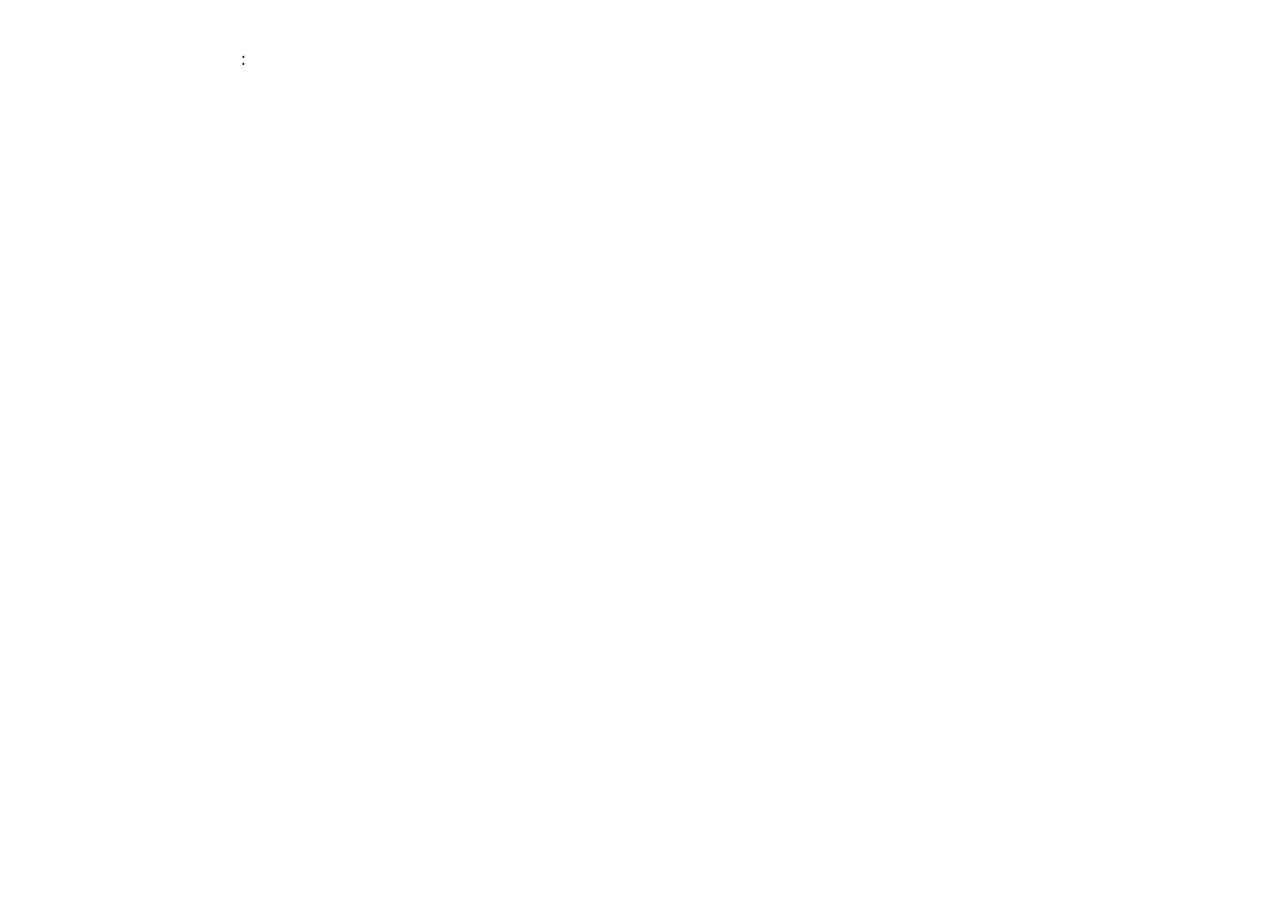
==== docs/index.html @ 6413f6cc "primer commit" ====
<html xmlns="http://www.w3.org/1999/xhtml">    
  <head>      
    <title>Redirect to entregas/E0_comprension_negocio/preguntas.html</title>      
    <meta http-equiv="refresh" content="0;URL='entregas/E0_comprension_negocio/preguntas.html'" />    
  </head>    
  <body> 
  </body>  
</html>
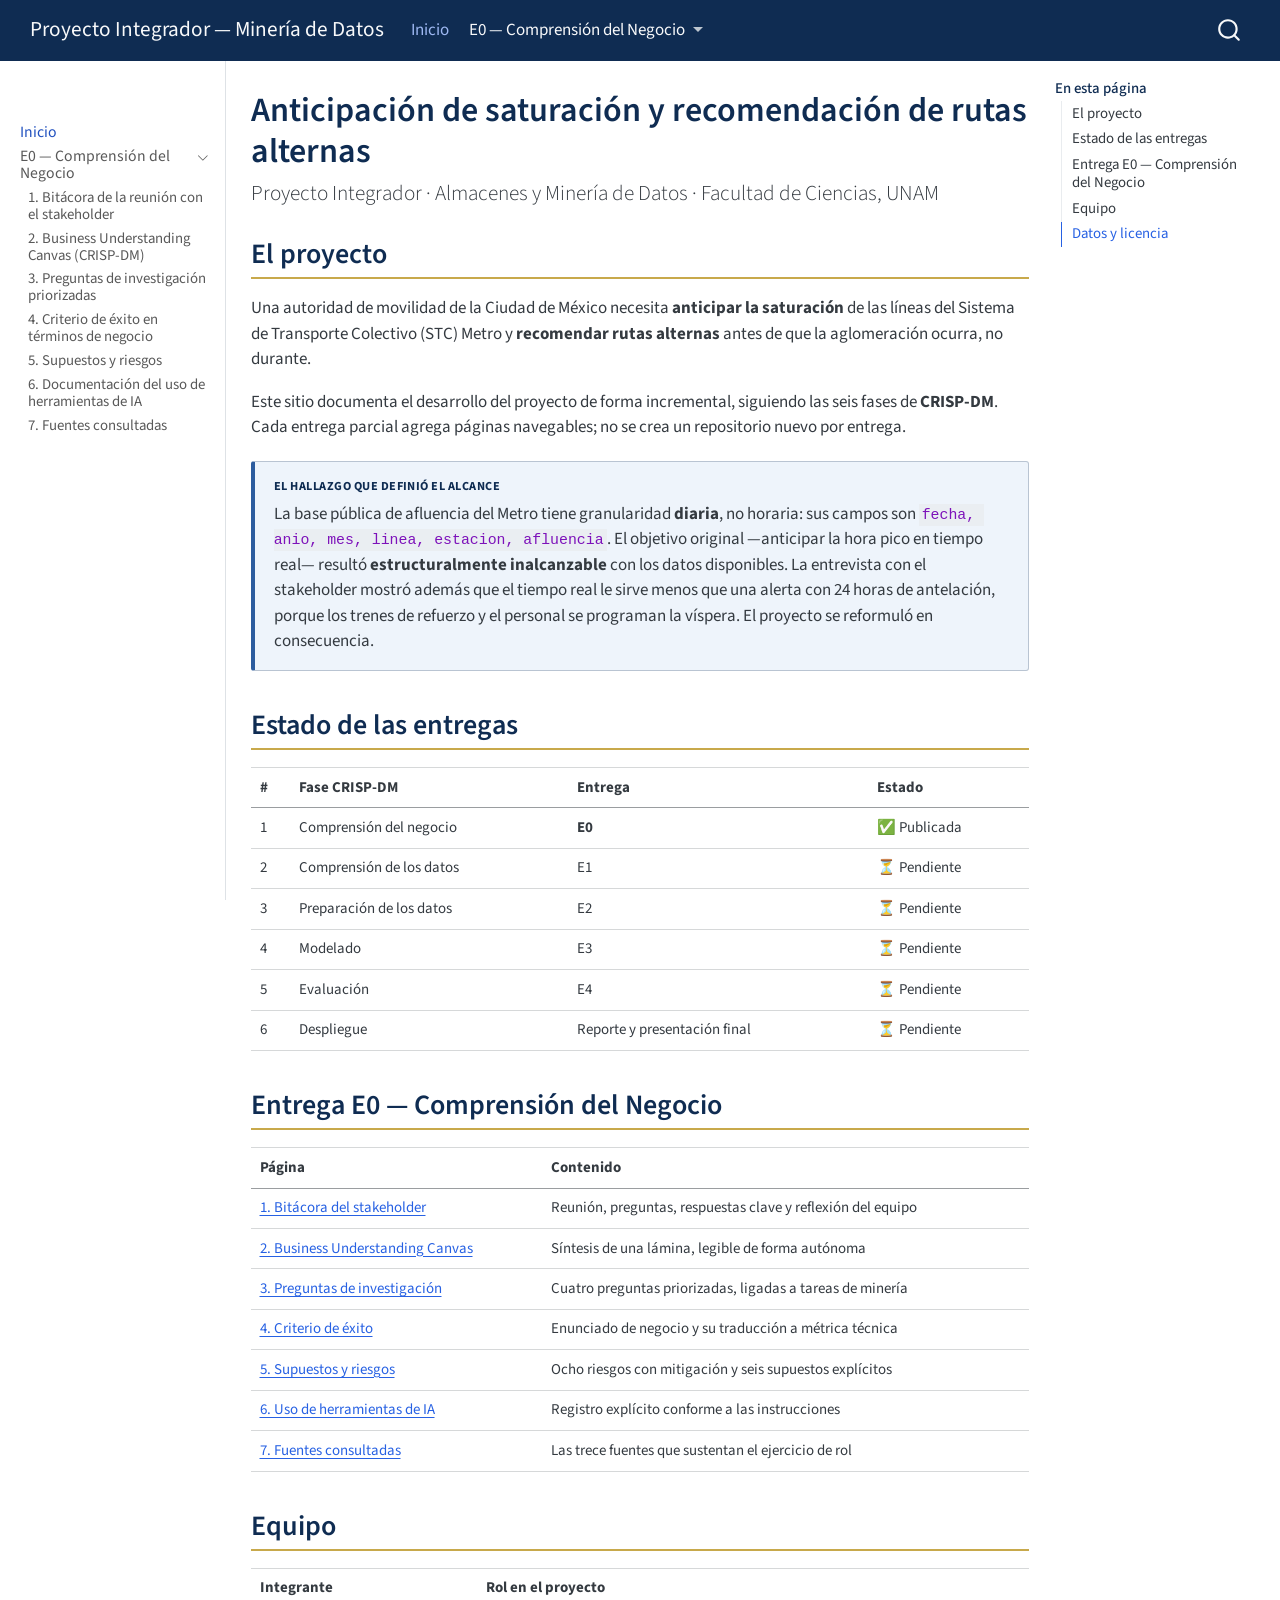
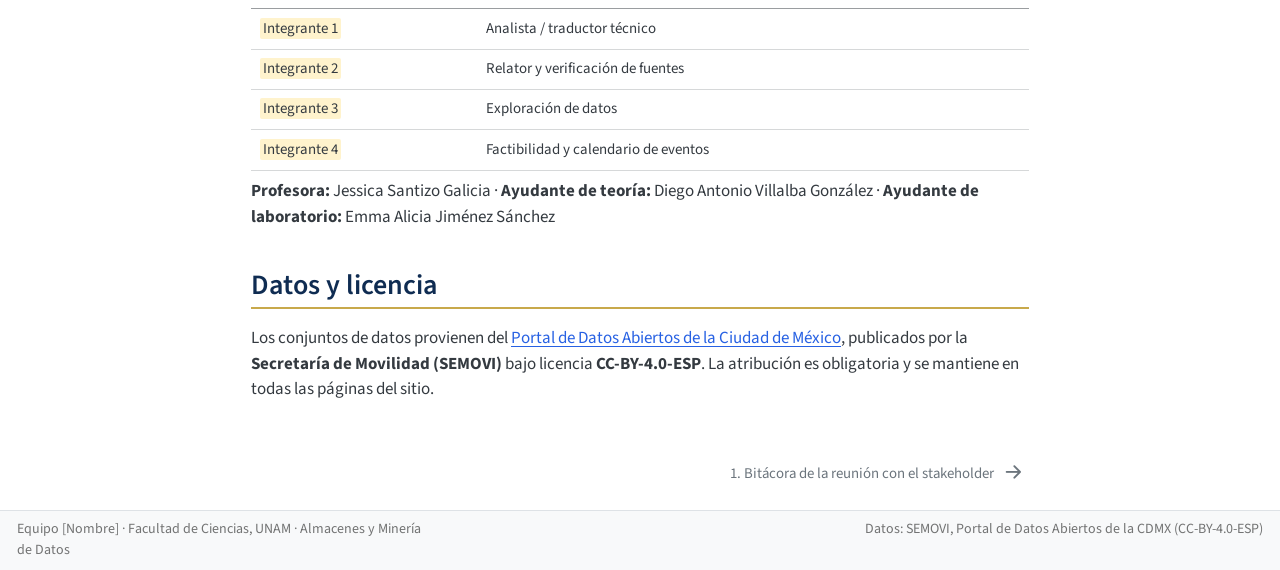
==== commit b8e5dd69: "Implementación inicial y casi completa de las páginas del proyecto" ====
--- a/docs/index.html
+++ b/docs/index.html
@@ -1,8 +1,842 @@
-<html xmlns="http://www.w3.org/1999/xhtml">    
-  <head>      
-    <title>Redirect to entregas/E0_comprension_negocio/preguntas.html</title>      
-    <meta http-equiv="refresh" content="0;URL='entregas/E0_comprension_negocio/preguntas.html'" />    
-  </head>    
-  <body> 
-  </body>  
-</html>     
+<!DOCTYPE html>
+<html xmlns="http://www.w3.org/1999/xhtml" lang="es" xml:lang="es"><head>
+
+<meta charset="utf-8">
+<meta name="generator" content="quarto-1.10.18">
+
+<meta name="viewport" content="width=device-width, initial-scale=1.0, user-scalable=yes">
+
+
+<title>Anticipación de saturación y recomendación de rutas alternas – Proyecto Integrador — Minería de Datos</title>
+<style>
+/* Default styles provided by pandoc.
+** See https://pandoc.org/MANUAL.html#variables-for-html for config info.
+*/
+span.smallcaps{font-variant: small-caps;}
+div.columns{display: flex; gap: 1.5em;}
+div.column{flex: auto;}
+@media screen {
+div.columns{gap: min(4vw, 1.5em);}
+div.column{overflow-x: auto;}
+}
+div.hanging-indent{margin-left: 1.5em; text-indent: -1.5em;}
+ul.task-list{list-style: none;}
+ul.task-list li input[type="checkbox"] {
+  width: 0.8em;
+  margin: 0 0.8em 0.2em -1em; /* quarto-specific, see https://github.com/quarto-dev/quarto-cli/issues/4556 */ 
+  vertical-align: middle;
+}
+</style>
+
+
+<script src="site_libs/quarto-nav/quarto-nav.js"></script>
+<script src="site_libs/quarto-nav/headroom.min.js"></script>
+<script src="site_libs/clipboard/clipboard.min.js"></script>
+<script src="site_libs/quarto-search/autocomplete.umd.js"></script>
+<script src="site_libs/quarto-search/fuse.min.js"></script>
+<script src="site_libs/quarto-search/quarto-search.js"></script>
+<meta name="quarto:offset" content="./">
+<link href="./entregas/E0_comprension_negocio/bitacora.html" rel="next">
+<script src="site_libs/quarto-html/quarto.js" type="module"></script>
+<script src="site_libs/quarto-html/tabsets/tabsets.js" type="module"></script>
+<script src="site_libs/quarto-html/popper.min.js"></script>
+<script src="site_libs/quarto-html/tippy.umd.min.js"></script>
+<script src="site_libs/quarto-html/anchor.min.js"></script>
+<link href="site_libs/quarto-html/tippy.css" rel="stylesheet">
+<link href="site_libs/quarto-html/quarto-syntax-highlighting-64a204ab8560d761af7679ceaba22944.css" rel="stylesheet" id="quarto-text-highlighting-styles">
+<script src="site_libs/bootstrap/bootstrap.min.js"></script>
+<link href="site_libs/bootstrap/bootstrap-icons.css" rel="stylesheet">
+<link href="site_libs/bootstrap/bootstrap-e3144656cb5138d699b5d8ef7c5b64b2.min.css" rel="stylesheet" append-hash="true" id="quarto-bootstrap" data-mode="light">
+<script id="quarto-search-options" type="application/json">{
+  "location": "navbar",
+  "copy-button": false,
+  "collapse-after": 3,
+  "panel-placement": "end",
+  "type": "overlay",
+  "limit": 50,
+  "keyboard-shortcut": [
+    "f",
+    "/",
+    "s"
+  ],
+  "show-item-context": false,
+  "language": {
+    "search-no-results-text": "No se han encontrado resultados",
+    "search-matching-documents-text": "documentos encontrados",
+    "search-copy-link-title": "Copiar el enlace en la búsqueda",
+    "search-hide-matches-text": "Ocultar resultados adicionales",
+    "search-more-match-text": "resultado adicional en este documento",
+    "search-more-matches-text": "resultados adicionales en este documento",
+    "search-clear-button-title": "Borrar",
+    "search-text-placeholder": "",
+    "search-detached-cancel-button-title": "Cancelar",
+    "search-submit-button-title": "Enviar",
+    "search-label": "Buscar"
+  }
+}</script>
+<style>html{ scroll-behavior: smooth; }</style>
+
+
+<link rel="stylesheet" href="styles.css">
+</head>
+
+<body class="nav-sidebar docked nav-fixed quarto-light">
+
+<div id="quarto-search-results"></div>
+  <header id="quarto-header" class="headroom fixed-top">
+    <nav class="navbar navbar-expand-lg " data-bs-theme="dark">
+      <div class="navbar-container container-fluid">
+      <div class="navbar-brand-container mx-auto">
+    <a class="navbar-brand" href="./index.html">
+    <span class="navbar-title">Proyecto Integrador — Minería de Datos</span>
+    </a>
+  </div>
+            <div id="quarto-search" class="" title="Buscar"></div>
+          <button class="navbar-toggler" type="button" data-bs-toggle="collapse" data-bs-target="#navbarCollapse" aria-controls="navbarCollapse" role="menu" aria-expanded="false" aria-label="Navegación de palanca" onclick="if (window.quartoToggleHeadroom) { window.quartoToggleHeadroom(); }">
+  <span class="navbar-toggler-icon"></span>
+</button>
+          <div class="collapse navbar-collapse" id="navbarCollapse">
+            <ul class="navbar-nav navbar-nav-scroll me-auto">
+  <li class="nav-item">
+    <a class="nav-link active" href="./index.html" aria-current="page"> 
+<span class="menu-text">Inicio</span></a>
+  </li>  
+  <li class="nav-item dropdown ">
+    <a class="nav-link dropdown-toggle" href="#" id="nav-menu-e0-—-comprensión-del-negocio" role="link" data-bs-toggle="dropdown" aria-expanded="false">
+ <span class="menu-text">E0 — Comprensión del Negocio</span>
+    </a>
+    <ul class="dropdown-menu" aria-labelledby="nav-menu-e0-—-comprensión-del-negocio">    
+        <li>
+    <a class="dropdown-item" href="./entregas/E0_comprension_negocio/bitacora.html">
+ <span class="dropdown-text">1. Bitácora del stakeholder</span></a>
+  </li>  
+        <li>
+    <a class="dropdown-item" href="./entregas/E0_comprension_negocio/canvas.html">
+ <span class="dropdown-text">2. Business Understanding Canvas</span></a>
+  </li>  
+        <li>
+    <a class="dropdown-item" href="./entregas/E0_comprension_negocio/preguntas.html">
+ <span class="dropdown-text">3. Preguntas de investigación</span></a>
+  </li>  
+        <li>
+    <a class="dropdown-item" href="./entregas/E0_comprension_negocio/criterio_exito.html">
+ <span class="dropdown-text">4. Criterio de éxito</span></a>
+  </li>  
+        <li>
+    <a class="dropdown-item" href="./entregas/E0_comprension_negocio/riesgos_supuestos.html">
+ <span class="dropdown-text">5. Supuestos y riesgos</span></a>
+  </li>  
+        <li><hr class="dropdown-divider"></li>
+        <li>
+    <a class="dropdown-item" href="./entregas/E0_comprension_negocio/uso_ia.html">
+ <span class="dropdown-text">6. Uso de herramientas de IA</span></a>
+  </li>  
+        <li>
+    <a class="dropdown-item" href="./entregas/E0_comprension_negocio/fuentes.html">
+ <span class="dropdown-text">7. Fuentes consultadas</span></a>
+  </li>  
+    </ul>
+  </li>
+</ul>
+          </div> <!-- /navcollapse -->
+            <div class="quarto-navbar-tools">
+</div>
+      </div> <!-- /container-fluid -->
+    </nav>
+  <nav class="quarto-secondary-nav">
+    <div class="container-fluid d-flex">
+      <button type="button" class="quarto-btn-toggle btn" data-bs-toggle="collapse" role="button" data-bs-target=".quarto-sidebar-collapse-item" aria-controls="quarto-sidebar" aria-expanded="false" aria-label="Alternar barra lateral" onclick="if (window.quartoToggleHeadroom) { window.quartoToggleHeadroom(); }">
+        <i class="bi bi-layout-text-sidebar-reverse"></i>
+      </button>
+        <nav class="quarto-page-breadcrumbs" aria-label="breadcrumb"><ol class="breadcrumb"><li class="breadcrumb-item"><a href="./index.html">Inicio</a></li></ol></nav>
+        <a class="flex-grow-1" role="navigation" data-bs-toggle="collapse" data-bs-target=".quarto-sidebar-collapse-item" aria-controls="quarto-sidebar" aria-expanded="false" aria-label="Alternar barra lateral" onclick="if (window.quartoToggleHeadroom) { window.quartoToggleHeadroom(); }">      
+        </a>
+      <button type="button" class="btn quarto-search-button" aria-label="Buscar" onclick="window.quartoOpenSearch();">
+        <i class="bi bi-search"></i>
+      </button>
+    </div>
+  </nav>
+</header>
+<!-- content -->
+<div id="quarto-content" class="quarto-container page-columns page-rows-contents page-layout-article page-navbar">
+<!-- sidebar -->
+  <nav id="quarto-sidebar" class="sidebar collapse collapse-horizontal quarto-sidebar-collapse-item sidebar-navigation docked overflow-auto">
+        <div class="mt-2 flex-shrink-0 align-items-center">
+        <div class="sidebar-search">
+        <div id="quarto-search" class="" title="Buscar"></div>
+        </div>
+        </div>
+    <div class="sidebar-menu-container"> 
+    <ul class="list-unstyled mt-1">
+        <li class="sidebar-item">
+  <div class="sidebar-item-container"> 
+  <a href="./index.html" class="sidebar-item-text sidebar-link active">
+ <span class="menu-text">Inicio</span></a>
+  </div>
+</li>
+        <li class="sidebar-item sidebar-item-section">
+      <div class="sidebar-item-container"> 
+            <a class="sidebar-item-text sidebar-link text-start" data-bs-toggle="collapse" data-bs-target="#quarto-sidebar-section-1" role="navigation" aria-expanded="true">
+ <span class="menu-text">E0 — Comprensión del Negocio</span></a>
+          <a class="sidebar-item-toggle text-start" data-bs-toggle="collapse" data-bs-target="#quarto-sidebar-section-1" role="navigation" aria-expanded="true" aria-label="Alternar sección">
+            <i class="bi bi-chevron-right ms-2"></i>
+          </a> 
+      </div>
+      <ul id="quarto-sidebar-section-1" class="collapse list-unstyled sidebar-section depth1 show">  
+          <li class="sidebar-item">
+  <div class="sidebar-item-container"> 
+  <a href="./entregas/E0_comprension_negocio/bitacora.html" class="sidebar-item-text sidebar-link">
+ <span class="menu-text">1. Bitácora de la reunión con el stakeholder</span></a>
+  </div>
+</li>
+          <li class="sidebar-item">
+  <div class="sidebar-item-container"> 
+  <a href="./entregas/E0_comprension_negocio/canvas.html" class="sidebar-item-text sidebar-link">
+ <span class="menu-text">2. Business Understanding Canvas (CRISP-DM)</span></a>
+  </div>
+</li>
+          <li class="sidebar-item">
+  <div class="sidebar-item-container"> 
+  <a href="./entregas/E0_comprension_negocio/preguntas.html" class="sidebar-item-text sidebar-link">
+ <span class="menu-text">3. Preguntas de investigación priorizadas</span></a>
+  </div>
+</li>
+          <li class="sidebar-item">
+  <div class="sidebar-item-container"> 
+  <a href="./entregas/E0_comprension_negocio/criterio_exito.html" class="sidebar-item-text sidebar-link">
+ <span class="menu-text">4. Criterio de éxito en términos de negocio</span></a>
+  </div>
+</li>
+          <li class="sidebar-item">
+  <div class="sidebar-item-container"> 
+  <a href="./entregas/E0_comprension_negocio/riesgos_supuestos.html" class="sidebar-item-text sidebar-link">
+ <span class="menu-text">5. Supuestos y riesgos</span></a>
+  </div>
+</li>
+          <li class="sidebar-item">
+  <div class="sidebar-item-container"> 
+  <a href="./entregas/E0_comprension_negocio/uso_ia.html" class="sidebar-item-text sidebar-link">
+ <span class="menu-text">6. Documentación del uso de herramientas de IA</span></a>
+  </div>
+</li>
+          <li class="sidebar-item">
+  <div class="sidebar-item-container"> 
+  <a href="./entregas/E0_comprension_negocio/fuentes.html" class="sidebar-item-text sidebar-link">
+ <span class="menu-text">7. Fuentes consultadas</span></a>
+  </div>
+</li>
+      </ul>
+  </li>
+    </ul>
+    </div>
+</nav>
+<div id="quarto-sidebar-glass" class="quarto-sidebar-collapse-item" data-bs-toggle="collapse" data-bs-target=".quarto-sidebar-collapse-item"></div>
+<!-- margin-sidebar -->
+    <div id="quarto-margin-sidebar" class="sidebar margin-sidebar">
+        <nav id="TOC" role="doc-toc" class="toc-active">
+    <h2 id="toc-title">En esta página</h2>
+   
+  <ul>
+  <li><a href="#el-proyecto" id="toc-el-proyecto" class="nav-link active" data-scroll-target="#el-proyecto">El proyecto</a></li>
+  <li><a href="#estado-de-las-entregas" id="toc-estado-de-las-entregas" class="nav-link" data-scroll-target="#estado-de-las-entregas">Estado de las entregas</a></li>
+  <li><a href="#entrega-e0-comprensión-del-negocio" id="toc-entrega-e0-comprensión-del-negocio" class="nav-link" data-scroll-target="#entrega-e0-comprensión-del-negocio">Entrega E0 — Comprensión del Negocio</a></li>
+  <li><a href="#equipo" id="toc-equipo" class="nav-link" data-scroll-target="#equipo">Equipo</a></li>
+  <li><a href="#datos-y-licencia" id="toc-datos-y-licencia" class="nav-link" data-scroll-target="#datos-y-licencia">Datos y licencia</a></li>
+  </ul>
+</nav>
+    </div>
+<!-- main -->
+<main class="content" id="quarto-document-content">
+
+<header id="title-block-header" class="quarto-title-block default">
+<div class="quarto-title">
+<h1 class="title">Anticipación de saturación y recomendación de rutas alternas</h1>
+<p class="subtitle lead">Proyecto Integrador · Almacenes y Minería de Datos · Facultad de Ciencias, UNAM</p>
+</div>
+
+
+
+<div class="quarto-title-meta">
+
+    
+  
+    
+  </div>
+  
+
+
+</header>
+
+
+<section id="el-proyecto" class="level2">
+<h2 class="anchored" data-anchor-id="el-proyecto">El proyecto</h2>
+<p>Una autoridad de movilidad de la Ciudad de México necesita <strong>anticipar la saturación</strong> de las líneas del Sistema de Transporte Colectivo (STC) Metro y <strong>recomendar rutas alternas</strong> antes de que la aglomeración ocurra, no durante.</p>
+<p>Este sitio documenta el desarrollo del proyecto de forma incremental, siguiendo las seis fases de <strong>CRISP-DM</strong>. Cada entrega parcial agrega páginas navegables; no se crea un repositorio nuevo por entrega.</p>
+<div class="caja caja-clave">
+<p><span class="etiqueta">El hallazgo que definió el alcance</span> La base pública de afluencia del Metro tiene granularidad <strong>diaria</strong>, no horaria: sus campos son <code>fecha, anio, mes, linea, estacion, afluencia</code>. El objetivo original —anticipar la hora pico en tiempo real— resultó <strong>estructuralmente inalcanzable</strong> con los datos disponibles. La entrevista con el stakeholder mostró además que el tiempo real le sirve menos que una alerta con 24 horas de antelación, porque los trenes de refuerzo y el personal se programan la víspera. El proyecto se reformuló en consecuencia.</p>
+</div>
+</section>
+<section id="estado-de-las-entregas" class="level2">
+<h2 class="anchored" data-anchor-id="estado-de-las-entregas">Estado de las entregas</h2>
+<table class="caption-top table">
+<thead>
+<tr class="header">
+<th>#</th>
+<th>Fase CRISP-DM</th>
+<th>Entrega</th>
+<th>Estado</th>
+</tr>
+</thead>
+<tbody>
+<tr class="odd">
+<td>1</td>
+<td>Comprensión del negocio</td>
+<td><strong>E0</strong></td>
+<td>✅ Publicada</td>
+</tr>
+<tr class="even">
+<td>2</td>
+<td>Comprensión de los datos</td>
+<td>E1</td>
+<td>⏳ Pendiente</td>
+</tr>
+<tr class="odd">
+<td>3</td>
+<td>Preparación de los datos</td>
+<td>E2</td>
+<td>⏳ Pendiente</td>
+</tr>
+<tr class="even">
+<td>4</td>
+<td>Modelado</td>
+<td>E3</td>
+<td>⏳ Pendiente</td>
+</tr>
+<tr class="odd">
+<td>5</td>
+<td>Evaluación</td>
+<td>E4</td>
+<td>⏳ Pendiente</td>
+</tr>
+<tr class="even">
+<td>6</td>
+<td>Despliegue</td>
+<td>Reporte y presentación final</td>
+<td>⏳ Pendiente</td>
+</tr>
+</tbody>
+</table>
+</section>
+<section id="entrega-e0-comprensión-del-negocio" class="level2">
+<h2 class="anchored" data-anchor-id="entrega-e0-comprensión-del-negocio">Entrega E0 — Comprensión del Negocio</h2>
+<table class="caption-top table">
+<thead>
+<tr class="header">
+<th>Página</th>
+<th>Contenido</th>
+</tr>
+</thead>
+<tbody>
+<tr class="odd">
+<td><a href="./entregas/E0_comprension_negocio/bitacora.html">1. Bitácora del stakeholder</a></td>
+<td>Reunión, preguntas, respuestas clave y reflexión del equipo</td>
+</tr>
+<tr class="even">
+<td><a href="./entregas/E0_comprension_negocio/canvas.html">2. Business Understanding Canvas</a></td>
+<td>Síntesis de una lámina, legible de forma autónoma</td>
+</tr>
+<tr class="odd">
+<td><a href="./entregas/E0_comprension_negocio/preguntas.html">3. Preguntas de investigación</a></td>
+<td>Cuatro preguntas priorizadas, ligadas a tareas de minería</td>
+</tr>
+<tr class="even">
+<td><a href="./entregas/E0_comprension_negocio/criterio_exito.html">4. Criterio de éxito</a></td>
+<td>Enunciado de negocio y su traducción a métrica técnica</td>
+</tr>
+<tr class="odd">
+<td><a href="./entregas/E0_comprension_negocio/riesgos_supuestos.html">5. Supuestos y riesgos</a></td>
+<td>Ocho riesgos con mitigación y seis supuestos explícitos</td>
+</tr>
+<tr class="even">
+<td><a href="./entregas/E0_comprension_negocio/uso_ia.html">6. Uso de herramientas de IA</a></td>
+<td>Registro explícito conforme a las instrucciones</td>
+</tr>
+<tr class="odd">
+<td><a href="./entregas/E0_comprension_negocio/fuentes.html">7. Fuentes consultadas</a></td>
+<td>Las trece fuentes que sustentan el ejercicio de rol</td>
+</tr>
+</tbody>
+</table>
+</section>
+<section id="equipo" class="level2">
+<h2 class="anchored" data-anchor-id="equipo">Equipo</h2>
+<table class="caption-top table">
+<thead>
+<tr class="header">
+<th>Integrante</th>
+<th>Rol en el proyecto</th>
+</tr>
+</thead>
+<tbody>
+<tr class="odd">
+<td><span class="todo">Integrante 1</span></td>
+<td>Analista / traductor técnico</td>
+</tr>
+<tr class="even">
+<td><span class="todo">Integrante 2</span></td>
+<td>Relator y verificación de fuentes</td>
+</tr>
+<tr class="odd">
+<td><span class="todo">Integrante 3</span></td>
+<td>Exploración de datos</td>
+</tr>
+<tr class="even">
+<td><span class="todo">Integrante 4</span></td>
+<td>Factibilidad y calendario de eventos</td>
+</tr>
+</tbody>
+</table>
+<p><strong>Profesora:</strong> Jessica Santizo Galicia · <strong>Ayudante de teoría:</strong> Diego Antonio Villalba González · <strong>Ayudante de laboratorio:</strong> Emma Alicia Jiménez Sánchez</p>
+</section>
+<section id="datos-y-licencia" class="level2">
+<h2 class="anchored" data-anchor-id="datos-y-licencia">Datos y licencia</h2>
+<p>Los conjuntos de datos provienen del <a href="https://datos.cdmx.gob.mx">Portal de Datos Abiertos de la Ciudad de México</a>, publicados por la <strong>Secretaría de Movilidad (SEMOVI)</strong> bajo licencia <strong>CC-BY-4.0-ESP</strong>. La atribución es obligatoria y se mantiene en todas las páginas del sitio.</p>
+
+
+</section>
+
+<a onclick="window.scrollTo(0, 0); return false;" role="button" id="quarto-back-to-top"><i class="bi bi-arrow-up"></i> Volver arriba</a></main> <!-- /main -->
+<script id="quarto-html-after-body" type="application/javascript">
+  window.document.addEventListener("DOMContentLoaded", function (event) {
+    const icon = "";
+    const anchorJS = new window.AnchorJS();
+    anchorJS.options = {
+      placement: 'right',
+      icon: icon
+    };
+    anchorJS.add('.anchored');
+    const isCodeAnnotation = (el) => {
+      for (const clz of el.classList) {
+        if (clz.startsWith('code-annotation-')) {                     
+          return true;
+        }
+      }
+      return false;
+    }
+    const onCopySuccess = function(e) {
+      // button target
+      const button = e.trigger;
+      // don't keep focus
+      button.blur();
+      // flash "checked"
+      button.classList.add('code-copy-button-checked');
+      var currentTitle = button.getAttribute("title");
+      button.setAttribute("title", "Copiado");
+      let tooltip;
+      if (window.bootstrap) {
+        button.setAttribute("data-bs-toggle", "tooltip");
+        button.setAttribute("data-bs-placement", "left");
+        button.setAttribute("data-bs-title", "Copiado");
+        tooltip = new bootstrap.Tooltip(button, 
+          { trigger: "manual", 
+            customClass: "code-copy-button-tooltip",
+            offset: [0, -8]});
+        tooltip.show();    
+      }
+      setTimeout(function() {
+        if (tooltip) {
+          tooltip.hide();
+          button.removeAttribute("data-bs-title");
+          button.removeAttribute("data-bs-toggle");
+          button.removeAttribute("data-bs-placement");
+        }
+        button.setAttribute("title", currentTitle);
+        button.classList.remove('code-copy-button-checked');
+      }, 1000);
+      // clear code selection
+      e.clearSelection();
+    }
+    const getTextToCopy = function(trigger) {
+      const outerScaffold = trigger.parentElement.cloneNode(true);
+      const codeEl = outerScaffold.querySelector('code');
+      for (const childEl of codeEl.children) {
+        if (isCodeAnnotation(childEl)) {
+          childEl.remove();
+        }
+      }
+      return codeEl.innerText;
+    }
+    const clipboard = new window.ClipboardJS('.code-copy-button:not([data-in-quarto-modal])', {
+      text: getTextToCopy
+    });
+    clipboard.on('success', onCopySuccess);
+    if (window.document.getElementById('quarto-embedded-source-code-modal')) {
+      const clipboardModal = new window.ClipboardJS('.code-copy-button[data-in-quarto-modal]', {
+        text: getTextToCopy,
+        container: window.document.getElementById('quarto-embedded-source-code-modal')
+      });
+      clipboardModal.on('success', onCopySuccess);
+    }
+      var localhostRegex = new RegExp(/^(?:http|https):\/\/localhost\:?[0-9]*\//);
+      var mailtoRegex = new RegExp(/^mailto:/);
+        var filterRegex = new RegExp("https:\/\/[usuario]\.github\.io\/Proyecto_Mineria_Datos");
+      var isInternal = (href) => {
+          return filterRegex.test(href) || localhostRegex.test(href) || mailtoRegex.test(href);
+      }
+      // Inspect non-navigation links and adorn them if external
+     var links = window.document.querySelectorAll('a[href]:not(.nav-link):not(.navbar-brand):not(.toc-action):not(.sidebar-link):not(.sidebar-item-toggle):not(.pagination-link):not(.no-external):not([aria-hidden]):not(.dropdown-item):not(.quarto-navigation-tool):not(.about-link)');
+      for (var i=0; i<links.length; i++) {
+        const link = links[i];
+        if (!isInternal(link.href)) {
+          // undo the damage that might have been done by quarto-nav.js in the case of
+          // links that we want to consider external
+          if (link.dataset.originalHref !== undefined) {
+            link.href = link.dataset.originalHref;
+          }
+            // target, if specified
+            link.setAttribute("target", "_blank");
+            if (link.getAttribute("rel") === null) {
+              link.setAttribute("rel", "noopener");
+            }
+        }
+      }
+    function tippyHover(el, contentFn, onTriggerFn, onUntriggerFn) {
+      const config = {
+        allowHTML: true,
+        maxWidth: 500,
+        delay: 100,
+        arrow: false,
+        appendTo: function(el) {
+            return el.parentElement;
+        },
+        interactive: true,
+        interactiveBorder: 10,
+        theme: 'quarto',
+        placement: 'bottom-start',
+      };
+      if (contentFn) {
+        config.content = contentFn;
+      }
+      if (onTriggerFn) {
+        config.onTrigger = onTriggerFn;
+      }
+      if (onUntriggerFn) {
+        config.onUntrigger = onUntriggerFn;
+      }
+      window.tippy(el, config); 
+    }
+    const noterefs = window.document.querySelectorAll('a[role="doc-noteref"]');
+    for (var i=0; i<noterefs.length; i++) {
+      const ref = noterefs[i];
+      tippyHover(ref, function() {
+        // use id or data attribute instead here
+        let href = ref.getAttribute('data-footnote-href') || ref.getAttribute('href');
+        try { href = new URL(href).hash; } catch {}
+        const id = href.replace(/^#\/?/, "");
+        const note = window.document.getElementById(id);
+        if (note) {
+          return note.innerHTML;
+        } else {
+          return "";
+        }
+      });
+    }
+    const xrefs = window.document.querySelectorAll('a.quarto-xref');
+    const processXRef = (id, note) => {
+      // Strip column container classes
+      const stripColumnClz = (el) => {
+        el.classList.remove("page-full", "page-columns");
+        if (el.children) {
+          for (const child of el.children) {
+            stripColumnClz(child);
+          }
+        }
+      }
+      stripColumnClz(note)
+      if (id === null || id.startsWith('sec-')) {
+        // Special case sections, only their first couple elements
+        const container = document.createElement("div");
+        if (note.children && note.children.length > 2) {
+          container.appendChild(note.children[0].cloneNode(true));
+          for (let i = 1; i < note.children.length; i++) {
+            const child = note.children[i];
+            if (child.tagName === "P" && child.innerText === "") {
+              continue;
+            } else {
+              container.appendChild(child.cloneNode(true));
+              break;
+            }
+          }
+          if (window.Quarto?.typesetMath) {
+            window.Quarto.typesetMath(container);
+          }
+          return container.innerHTML
+        } else {
+          if (window.Quarto?.typesetMath) {
+            window.Quarto.typesetMath(note);
+          }
+          return note.innerHTML;
+        }
+      } else {
+        // Remove any anchor links if they are present
+        const anchorLink = note.querySelector('a.anchorjs-link');
+        if (anchorLink) {
+          anchorLink.remove();
+        }
+        if (window.Quarto?.typesetMath) {
+          window.Quarto.typesetMath(note);
+        }
+        if (note.classList.contains("callout")) {
+          return note.outerHTML;
+        } else {
+          return note.innerHTML;
+        }
+      }
+    }
+    for (var i=0; i<xrefs.length; i++) {
+      const xref = xrefs[i];
+      tippyHover(xref, undefined, function(instance) {
+        instance.disable();
+        let url = xref.getAttribute('href');
+        let hash = undefined; 
+        if (url.startsWith('#')) {
+          hash = url;
+        } else {
+          try { hash = new URL(url).hash; } catch {}
+        }
+        if (hash) {
+          const id = hash.replace(/^#\/?/, "");
+          const note = window.document.getElementById(id);
+          if (note !== null) {
+            try {
+              const html = processXRef(id, note.cloneNode(true));
+              instance.setContent(html);
+            } finally {
+              instance.enable();
+              instance.show();
+            }
+          } else {
+            // See if we can fetch this
+            fetch(url.split('#')[0])
+            .then(res => res.text())
+            .then(html => {
+              const parser = new DOMParser();
+              const htmlDoc = parser.parseFromString(html, "text/html");
+              const note = htmlDoc.getElementById(id);
+              if (note !== null) {
+                const html = processXRef(id, note);
+                instance.setContent(html);
+              } 
+            }).finally(() => {
+              instance.enable();
+              instance.show();
+            });
+          }
+        } else {
+          // See if we can fetch a full url (with no hash to target)
+          // This is a special case and we should probably do some content thinning / targeting
+          fetch(url)
+          .then(res => res.text())
+          .then(html => {
+            const parser = new DOMParser();
+            const htmlDoc = parser.parseFromString(html, "text/html");
+            const note = htmlDoc.querySelector('main.content');
+            if (note !== null) {
+              // This should only happen for chapter cross references
+              // (since there is no id in the URL)
+              // remove the first header
+              if (note.children.length > 0 && note.children[0].tagName === "HEADER") {
+                note.children[0].remove();
+              }
+              const html = processXRef(null, note);
+              instance.setContent(html);
+            } 
+          }).finally(() => {
+            instance.enable();
+            instance.show();
+          });
+        }
+      }, function(instance) {
+      });
+    }
+        let selectedAnnoteEl;
+        const selectorForAnnotation = ( cell, annotation) => {
+          let cellAttr = 'data-code-cell="' + cell + '"';
+          let lineAttr = 'data-code-annotation="' +  annotation + '"';
+          const selector = 'span[' + cellAttr + '][' + lineAttr + ']';
+          return selector;
+        }
+        const selectCodeLines = (annoteEl) => {
+          const doc = window.document;
+          const targetCell = annoteEl.getAttribute("data-target-cell");
+          const targetAnnotation = annoteEl.getAttribute("data-target-annotation");
+          const annoteSpan = window.document.querySelector(selectorForAnnotation(targetCell, targetAnnotation));
+          const lines = annoteSpan.getAttribute("data-code-lines").split(",");
+          const lineIds = lines.map((line) => {
+            return targetCell + "-" + line;
+          })
+          let top = null;
+          let height = null;
+          let parent = null;
+          if (lineIds.length > 0) {
+              //compute the position of the single el (top and bottom and make a div)
+              const el = window.document.getElementById(lineIds[0]);
+              top = el.offsetTop;
+              height = el.offsetHeight;
+              parent = el.parentElement.parentElement;
+            if (lineIds.length > 1) {
+              const lastEl = window.document.getElementById(lineIds[lineIds.length - 1]);
+              const bottom = lastEl.offsetTop + lastEl.offsetHeight;
+              height = bottom - top;
+            }
+            if (top !== null && height !== null && parent !== null) {
+              // cook up a div (if necessary) and position it 
+              let div = window.document.getElementById("code-annotation-line-highlight");
+              if (div === null) {
+                div = window.document.createElement("div");
+                div.setAttribute("id", "code-annotation-line-highlight");
+                div.style.position = 'absolute';
+                parent.appendChild(div);
+              }
+              div.style.top = top - 2 + "px";
+              div.style.height = height + 4 + "px";
+              div.style.left = 0;
+              let gutterDiv = window.document.getElementById("code-annotation-line-highlight-gutter");
+              if (gutterDiv === null) {
+                gutterDiv = window.document.createElement("div");
+                gutterDiv.setAttribute("id", "code-annotation-line-highlight-gutter");
+                gutterDiv.style.position = 'absolute';
+                const codeCell = window.document.getElementById(targetCell);
+                const gutter = codeCell.querySelector('.code-annotation-gutter');
+                gutter.appendChild(gutterDiv);
+              }
+              gutterDiv.style.top = top - 2 + "px";
+              gutterDiv.style.height = height + 4 + "px";
+            }
+            selectedAnnoteEl = annoteEl;
+          }
+        };
+        const unselectCodeLines = () => {
+          const elementsIds = ["code-annotation-line-highlight", "code-annotation-line-highlight-gutter"];
+          elementsIds.forEach((elId) => {
+            const div = window.document.getElementById(elId);
+            if (div) {
+              div.remove();
+            }
+          });
+          selectedAnnoteEl = undefined;
+        };
+          // Handle positioning of the toggle
+      window.addEventListener(
+        "resize",
+        throttle(() => {
+          elRect = undefined;
+          if (selectedAnnoteEl) {
+            selectCodeLines(selectedAnnoteEl);
+          }
+        }, 10)
+      );
+      function throttle(fn, ms) {
+      let throttle = false;
+      let timer;
+        return (...args) => {
+          if(!throttle) { // first call gets through
+              fn.apply(this, args);
+              throttle = true;
+          } else { // all the others get throttled
+              if(timer) clearTimeout(timer); // cancel #2
+              timer = setTimeout(() => {
+                fn.apply(this, args);
+                timer = throttle = false;
+              }, ms);
+          }
+        };
+      }
+        // Attach click handler to the DT
+        const annoteDls = window.document.querySelectorAll('dt[data-target-cell]');
+        for (const annoteDlNode of annoteDls) {
+          annoteDlNode.addEventListener('click', (event) => {
+            const clickedEl = event.target;
+            if (clickedEl !== selectedAnnoteEl) {
+              unselectCodeLines();
+              const activeEl = window.document.querySelector('dt[data-target-cell].code-annotation-active');
+              if (activeEl) {
+                activeEl.classList.remove('code-annotation-active');
+              }
+              selectCodeLines(clickedEl);
+              clickedEl.classList.add('code-annotation-active');
+            } else {
+              // Unselect the line
+              unselectCodeLines();
+              clickedEl.classList.remove('code-annotation-active');
+            }
+          });
+        }
+    const findCites = (el) => {
+      const parentEl = el.parentElement;
+      if (parentEl) {
+        const cites = parentEl.dataset.cites;
+        if (cites) {
+          return {
+            el,
+            cites: cites.split(' ')
+          };
+        } else {
+          return findCites(el.parentElement)
+        }
+      } else {
+        return undefined;
+      }
+    };
+    var bibliorefs = window.document.querySelectorAll('a[role="doc-biblioref"]');
+    for (var i=0; i<bibliorefs.length; i++) {
+      const ref = bibliorefs[i];
+      const citeInfo = findCites(ref);
+      if (citeInfo) {
+        tippyHover(citeInfo.el, function() {
+          var popup = window.document.createElement('div');
+          citeInfo.cites.forEach(function(cite) {
+            var citeDiv = window.document.createElement('div');
+            citeDiv.classList.add('hanging-indent');
+            citeDiv.classList.add('csl-entry');
+            var biblioDiv = window.document.getElementById('ref-' + cite);
+            if (biblioDiv) {
+              citeDiv.innerHTML = biblioDiv.innerHTML;
+            }
+            popup.appendChild(citeDiv);
+          });
+          return popup.innerHTML;
+        });
+      }
+    }
+  });
+  </script>
+<nav class="page-navigation">
+  <div class="nav-page nav-page-previous">
+  </div>
+  <div class="nav-page nav-page-next">
+      <a href="./entregas/E0_comprension_negocio/bitacora.html" class="pagination-link" aria-label="1. Bitácora de la reunión con el stakeholder">
+        <span class="nav-page-text">1. Bitácora de la reunión con el stakeholder</span> <i class="bi bi-arrow-right-short"></i>
+      </a>
+  </div>
+</nav>
+</div> <!-- /content -->
+<footer class="footer">
+  <div class="nav-footer">
+    <div class="nav-footer-left">
+<p>Equipo [Nombre] · Facultad de Ciencias, UNAM · Almacenes y Minería de Datos</p>
+</div>   
+    <div class="nav-footer-center">
+      &nbsp;
+    </div>
+    <div class="nav-footer-right">
+<p>Datos: SEMOVI, Portal de Datos Abiertos de la CDMX (CC-BY-4.0-ESP)</p>
+</div>
+  </div>
+</footer>
+
+
+
+
+<script src="site_libs/quarto-html/zenscroll-min.js"></script>
+</body></html>
--- a/docs/site_libs/quarto-html/tippy.css
+++ b/docs/site_libs/quarto-html/tippy.css
@@ -0,0 +1 @@
+.tippy-box[data-animation=fade][data-state=hidden]{opacity:0}[data-tippy-root]{max-width:calc(100vw - 10px)}.tippy-box{position:relative;background-color:#333;color:#fff;border-radius:4px;font-size:14px;line-height:1.4;white-space:normal;outline:0;transition-property:transform,visibility,opacity}.tippy-box[data-placement^=top]>.tippy-arrow{bottom:0}.tippy-box[data-placement^=top]>.tippy-arrow:before{bottom:-7px;left:0;border-width:8px 8px 0;border-top-color:initial;transform-origin:center top}.tippy-box[data-placement^=bottom]>.tippy-arrow{top:0}.tippy-box[data-placement^=bottom]>.tippy-arrow:before{top:-7px;left:0;border-width:0 8px 8px;border-bottom-color:initial;transform-origin:center bottom}.tippy-box[data-placement^=left]>.tippy-arrow{right:0}.tippy-box[data-placement^=left]>.tippy-arrow:before{border-width:8px 0 8px 8px;border-left-color:initial;right:-7px;transform-origin:center left}.tippy-box[data-placement^=right]>.tippy-arrow{left:0}.tippy-box[data-placement^=right]>.tippy-arrow:before{left:-7px;border-width:8px 8px 8px 0;border-right-color:initial;transform-origin:center right}.tippy-box[data-inertia][data-state=visible]{transition-timing-function:cubic-bezier(.54,1.5,.38,1.11)}.tippy-arrow{width:16px;height:16px;color:#333}.tippy-arrow:before{content:"";position:absolute;border-color:transparent;border-style:solid}.tippy-content{position:relative;padding:5px 9px;z-index:1}
--- a/docs/site_libs/quarto-html/quarto-syntax-highlighting-64a204ab8560d761af7679ceaba22944.css
+++ b/docs/site_libs/quarto-html/quarto-syntax-highlighting-64a204ab8560d761af7679ceaba22944.css
@@ -0,0 +1,236 @@
+/* quarto syntax highlight colors */
+:root {
+  --quarto-hl-ot-color: #003B4F;
+  --quarto-hl-at-color: #657422;
+  --quarto-hl-ss-color: #20794D;
+  --quarto-hl-an-color: #5E5E5E;
+  --quarto-hl-fu-color: #4758AB;
+  --quarto-hl-st-color: #20794D;
+  --quarto-hl-cf-color: #003B4F;
+  --quarto-hl-op-color: #5E5E5E;
+  --quarto-hl-er-color: #AD0000;
+  --quarto-hl-bn-color: #AD0000;
+  --quarto-hl-al-color: #AD0000;
+  --quarto-hl-va-color: #111111;
+  --quarto-hl-bu-color: inherit;
+  --quarto-hl-ex-color: inherit;
+  --quarto-hl-pp-color: #AD0000;
+  --quarto-hl-in-color: #5E5E5E;
+  --quarto-hl-vs-color: #20794D;
+  --quarto-hl-wa-color: #5E5E5E;
+  --quarto-hl-do-color: #5E5E5E;
+  --quarto-hl-im-color: #00769E;
+  --quarto-hl-ch-color: #20794D;
+  --quarto-hl-dt-color: #AD0000;
+  --quarto-hl-fl-color: #AD0000;
+  --quarto-hl-co-color: #5E5E5E;
+  --quarto-hl-cv-color: #5E5E5E;
+  --quarto-hl-cn-color: #8f5902;
+  --quarto-hl-sc-color: #5E5E5E;
+  --quarto-hl-dv-color: #AD0000;
+  --quarto-hl-kw-color: #003B4F;
+}
+
+/* other quarto variables */
+:root {
+  --quarto-font-monospace: SFMono-Regular, Menlo, Monaco, Consolas, "Liberation Mono", "Courier New", monospace;
+}
+
+/* syntax highlight based on Pandoc's rules */
+pre > code.sourceCode > span {
+  color: #003B4F;
+}
+
+code.sourceCode > span {
+  color: #003B4F;
+}
+
+div.sourceCode,
+div.sourceCode pre.sourceCode {
+  color: #003B4F;
+}
+
+/* Normal */
+code span {
+  color: #003B4F;
+}
+
+/* Alert */
+code span.al {
+  color: #AD0000;
+  font-style: inherit;
+}
+
+/* Annotation */
+code span.an {
+  color: #5E5E5E;
+  font-style: inherit;
+}
+
+/* Attribute */
+code span.at {
+  color: #657422;
+  font-style: inherit;
+}
+
+/* BaseN */
+code span.bn {
+  color: #AD0000;
+  font-style: inherit;
+}
+
+/* BuiltIn */
+code span.bu {
+  font-style: inherit;
+}
+
+/* ControlFlow */
+code span.cf {
+  color: #003B4F;
+  font-weight: bold;
+  font-style: inherit;
+}
+
+/* Char */
+code span.ch {
+  color: #20794D;
+  font-style: inherit;
+}
+
+/* Constant */
+code span.cn {
+  color: #8f5902;
+  font-style: inherit;
+}
+
+/* Comment */
+code span.co {
+  color: #5E5E5E;
+  font-style: inherit;
+}
+
+/* CommentVar */
+code span.cv {
+  color: #5E5E5E;
+  font-style: italic;
+}
+
+/* Documentation */
+code span.do {
+  color: #5E5E5E;
+  font-style: italic;
+}
+
+/* DataType */
+code span.dt {
+  color: #AD0000;
+  font-style: inherit;
+}
+
+/* DecVal */
+code span.dv {
+  color: #AD0000;
+  font-style: inherit;
+}
+
+/* Error */
+code span.er {
+  color: #AD0000;
+  font-style: inherit;
+}
+
+/* Extension */
+code span.ex {
+  font-style: inherit;
+}
+
+/* Float */
+code span.fl {
+  color: #AD0000;
+  font-style: inherit;
+}
+
+/* Function */
+code span.fu {
+  color: #4758AB;
+  font-style: inherit;
+}
+
+/* Import */
+code span.im {
+  color: #00769E;
+  font-style: inherit;
+}
+
+/* Information */
+code span.in {
+  color: #5E5E5E;
+  font-style: inherit;
+}
+
+/* Keyword */
+code span.kw {
+  color: #003B4F;
+  font-weight: bold;
+  font-style: inherit;
+}
+
+/* Operator */
+code span.op {
+  color: #5E5E5E;
+  font-style: inherit;
+}
+
+/* Other */
+code span.ot {
+  color: #003B4F;
+  font-style: inherit;
+}
+
+/* Preprocessor */
+code span.pp {
+  color: #AD0000;
+  font-style: inherit;
+}
+
+/* SpecialChar */
+code span.sc {
+  color: #5E5E5E;
+  font-style: inherit;
+}
+
+/* SpecialString */
+code span.ss {
+  color: #20794D;
+  font-style: inherit;
+}
+
+/* String */
+code span.st {
+  color: #20794D;
+  font-style: inherit;
+}
+
+/* Variable */
+code span.va {
+  color: #111111;
+  font-style: inherit;
+}
+
+/* VerbatimString */
+code span.vs {
+  color: #20794D;
+  font-style: inherit;
+}
+
+/* Warning */
+code span.wa {
+  color: #5E5E5E;
+  font-style: italic;
+}
+
+.prevent-inlining {
+  content: "</";
+}
+
+/*# sourceMappingURL=9d8d5bb603a83b8298b89080a598c93b.css.map */
--- a/docs/styles.css
+++ b/docs/styles.css
@@ -0,0 +1,119 @@
+/* ---------- Estilos del sitio ---------- */
+
+:root {
+  --azul: #0f2c52;
+  --azul-claro: #1b3f6e;
+  --oro: #c8a94b;
+  --gris: #5a6472;
+}
+
+h1, h2, h3 { color: var(--azul); }
+h2 { border-bottom: 2px solid var(--oro); padding-bottom: .3rem; margin-top: 2.2rem; }
+
+/* Cajas destacadas */
+.caja {
+  border: 1px solid #b9c4d2;
+  background: #f7f9fc;
+  border-left: 4px solid var(--azul-claro);
+  padding: .9rem 1.1rem;
+  margin: 1.2rem 0;
+  border-radius: 3px;
+}
+.caja-aviso { border-left-color: #d9b473; background: #fdf8ec; }
+.caja-clave { border-left-color: #2c5c9e; background: #eef4fb; }
+.caja p:last-child, .caja ul:last-child { margin-bottom: 0; }
+
+.etiqueta {
+  font-size: .72rem; font-weight: 700; letter-spacing: .04em;
+  text-transform: uppercase; color: var(--azul); display: block; margin-bottom: .35rem;
+}
+
+/* Preguntas y respuestas de la bitácora */
+.pregunta { font-weight: 700; color: #143a66; margin: 1.4rem 0 .4rem 0; }
+.respuesta {
+  margin: 0 0 .4rem 1rem; padding-left: .9rem;
+  border-left: 3px solid #d4dbe4; font-style: italic; color: #23272e;
+}
+
+/* Píldoras de prioridad */
+.pill {
+  display: inline-block; font-size: .68rem; font-weight: 700; letter-spacing: .03em;
+  padding: .15rem .45rem; border-radius: 3px; color: #fff; vertical-align: middle;
+  margin-right: .4rem;
+}
+.p-alta  { background: #a8322c; }
+.p-media { background: #b2791f; }
+.p-baja  { background: #4a6b8a; }
+
+/* Superíndices de fuente */
+sup.f a, sup.f { font-size: .68em; color: #1b5fa8; font-weight: 700; text-decoration: none; }
+
+/* ---------- Business Understanding Canvas ---------- */
+/* Debe leerse como UNA sola lámina, de forma autónoma. */
+
+.canvas {
+  display: grid;
+  grid-template-columns: repeat(4, 1fr);
+  gap: .5rem;
+  font-size: .78rem;
+  line-height: 1.35;
+  margin: 1.2rem 0 2rem 0;
+}
+.canvas .celda { border: 1px solid #98a6b8; padding: .6rem .7rem; border-radius: 2px; }
+.canvas h4 {
+  font-size: .78rem; text-transform: uppercase; letter-spacing: .04em;
+  color: var(--azul); margin: 0 0 .45rem 0; border: none;
+}
+.canvas p  { margin: 0 0 .45rem 0; }
+.canvas ul { padding-left: 1rem; margin: 0 0 .45rem 0; }
+.canvas li { margin-bottom: .18rem; }
+.canvas .em { font-weight: 700; color: #143a66; }
+
+.canvas .c1 { grid-column: span 3; border-left: 4px solid #2c5c9e; }
+.canvas .c2 { grid-column: span 1; border-left: 4px solid #2f7d4f; }
+.canvas .c3 { grid-column: span 4; border-left: 4px solid var(--oro); }
+.canvas .c4 { grid-column: span 3; border-left: 4px solid #6b4fa0; }
+.canvas .c5 { grid-column: span 1; border-left: 4px solid #a8322c; }
+.canvas .c6 { grid-column: span 4; border-left: 4px solid #4a6b8a; }
+
+.canvas .cuadrantes,
+.canvas .fases { display: grid; grid-template-columns: repeat(4, 1fr); gap: .7rem; }
+
+/* En pantallas angostas el canvas se apila para seguir siendo legible */
+@media (max-width: 900px) {
+  .canvas, .canvas .cuadrantes, .canvas .fases { grid-template-columns: 1fr; }
+  .canvas .c1, .canvas .c2, .canvas .c3,
+  .canvas .c4, .canvas .c5, .canvas .c6 { grid-column: span 1; }
+}
+
+/* Impresión: el canvas debe caber en UNA hoja apaisada.
+   Tamaños en px (no rem) para no depender del tipo base del tema. */
+@page { size: letter landscape; margin: 10mm; }
+@media print {
+  .canvas { font-size: 8.1px; line-height: 1.17; gap: 4px; margin: 6px 0; }
+  .canvas .celda { padding: 4px 5px; }
+  .canvas h4 { font-size: 8.8px; margin-bottom: 3px; }
+  .canvas p  { margin-bottom: 3px; }
+  .canvas ul { padding-left: 11px; margin-bottom: 3px; }
+  .canvas li { margin-bottom: 1px; }
+  .canvas .cuadrantes, .canvas .fases { gap: 5px; }
+  .canvas sup.f { font-size: 6px; }
+  /* el canvas nunca se parte y se mantiene en 4 columnas al imprimir */
+  .canvas, .canvas .cuadrantes, .canvas .fases { grid-template-columns: repeat(4, 1fr); }
+  .canvas .c1 { grid-column: span 3; } .canvas .c2 { grid-column: span 1; }
+  .canvas .c3 { grid-column: span 4; }
+  .canvas .c4 { grid-column: span 3; } .canvas .c5 { grid-column: span 1; }
+  .canvas .c6 { grid-column: span 4; }
+  /* ocultar cromo del sitio al imprimir la lámina */
+  .sidebar, #quarto-sidebar, .navbar, #quarto-header, #quarto-margin-sidebar,
+  .page-footer, #quarto-footer, .callout, div[class^="callout-"], div[class*=" callout-"],
+  .quarto-title-block .subtitle, #TOC, .toc-actions, .no-print { display: none !important; }
+  #quarto-content, main, body { margin: 0 !important; padding: 0 !important; max-width: none !important; }
+}
+
+/* Tablas */
+table { font-size: .88rem; }
+thead th { background: #eef2f7; color: var(--azul); }
+
+/* Marcas de campos por completar */
+.todo { background: #fff3cd; padding: 0 .2rem; border-radius: 2px; }
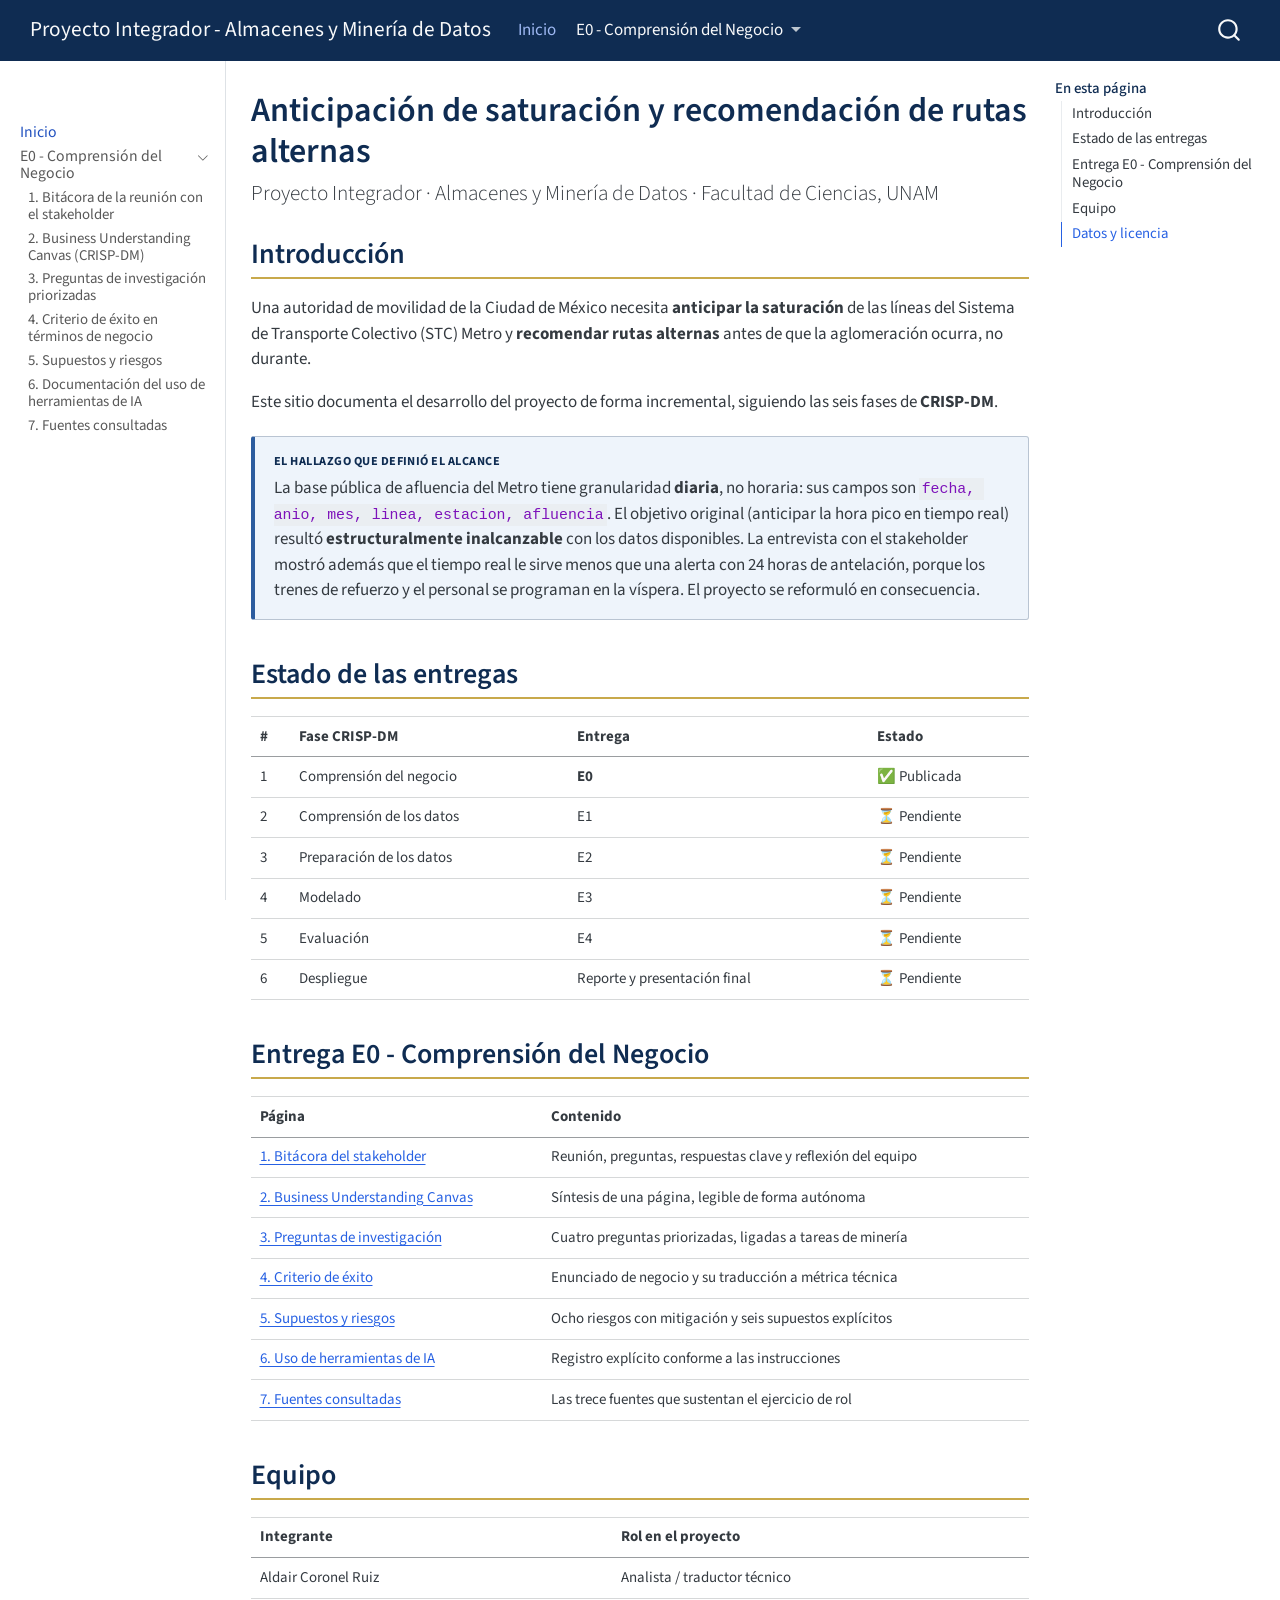
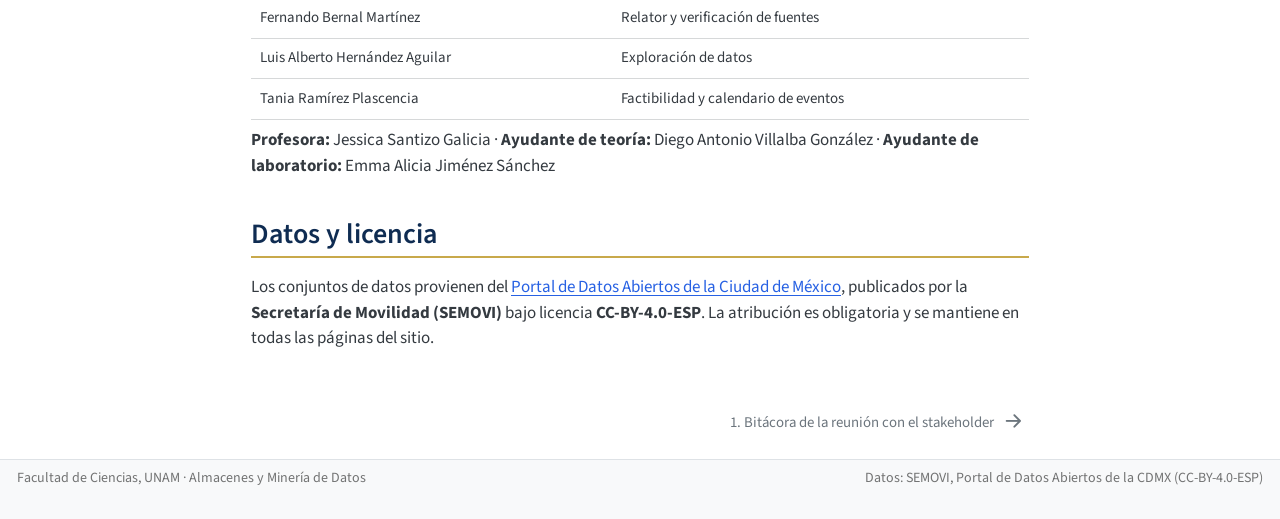
==== commit 5a6284b0: "Ajustes en la redacción y corrección de datos" ====
--- a/docs/index.html
+++ b/docs/index.html
@@ -7,7 +7,7 @@
 <meta name="viewport" content="width=device-width, initial-scale=1.0, user-scalable=yes">
 
 
-<title>Anticipación de saturación y recomendación de rutas alternas – Proyecto Integrador — Minería de Datos</title>
+<title>Anticipación de saturación y recomendación de rutas alternas – Proyecto Integrador - Almacenes y Minería de Datos</title>
 <style>
 /* Default styles provided by pandoc.
 ** See https://pandoc.org/MANUAL.html#variables-for-html for config info.
@@ -88,7 +88,7 @@
       <div class="navbar-container container-fluid">
       <div class="navbar-brand-container mx-auto">
     <a class="navbar-brand" href="./index.html">
-    <span class="navbar-title">Proyecto Integrador — Minería de Datos</span>
+    <span class="navbar-title">Proyecto Integrador - Almacenes y Minería de Datos</span>
     </a>
   </div>
             <div id="quarto-search" class="" title="Buscar"></div>
@@ -102,10 +102,10 @@
 <span class="menu-text">Inicio</span></a>
   </li>  
   <li class="nav-item dropdown ">
-    <a class="nav-link dropdown-toggle" href="#" id="nav-menu-e0-—-comprensión-del-negocio" role="link" data-bs-toggle="dropdown" aria-expanded="false">
- <span class="menu-text">E0 — Comprensión del Negocio</span>
+    <a class="nav-link dropdown-toggle" href="#" id="nav-menu-e0---comprensión-del-negocio" role="link" data-bs-toggle="dropdown" aria-expanded="false">
+ <span class="menu-text">E0 - Comprensión del Negocio</span>
     </a>
-    <ul class="dropdown-menu" aria-labelledby="nav-menu-e0-—-comprensión-del-negocio">    
+    <ul class="dropdown-menu" aria-labelledby="nav-menu-e0---comprensión-del-negocio">    
         <li>
     <a class="dropdown-item" href="./entregas/E0_comprension_negocio/bitacora.html">
  <span class="dropdown-text">1. Bitácora del stakeholder</span></a>
@@ -177,7 +177,7 @@
         <li class="sidebar-item sidebar-item-section">
       <div class="sidebar-item-container"> 
             <a class="sidebar-item-text sidebar-link text-start" data-bs-toggle="collapse" data-bs-target="#quarto-sidebar-section-1" role="navigation" aria-expanded="true">
- <span class="menu-text">E0 — Comprensión del Negocio</span></a>
+ <span class="menu-text">E0 - Comprensión del Negocio</span></a>
           <a class="sidebar-item-toggle text-start" data-bs-toggle="collapse" data-bs-target="#quarto-sidebar-section-1" role="navigation" aria-expanded="true" aria-label="Alternar sección">
             <i class="bi bi-chevron-right ms-2"></i>
           </a> 
@@ -237,9 +237,9 @@
     <h2 id="toc-title">En esta página</h2>
    
   <ul>
-  <li><a href="#el-proyecto" id="toc-el-proyecto" class="nav-link active" data-scroll-target="#el-proyecto">El proyecto</a></li>
+  <li><a href="#introducción" id="toc-introducción" class="nav-link active" data-scroll-target="#introducción">Introducción</a></li>
   <li><a href="#estado-de-las-entregas" id="toc-estado-de-las-entregas" class="nav-link" data-scroll-target="#estado-de-las-entregas">Estado de las entregas</a></li>
-  <li><a href="#entrega-e0-comprensión-del-negocio" id="toc-entrega-e0-comprensión-del-negocio" class="nav-link" data-scroll-target="#entrega-e0-comprensión-del-negocio">Entrega E0 — Comprensión del Negocio</a></li>
+  <li><a href="#entrega-e0---comprensión-del-negocio" id="toc-entrega-e0---comprensión-del-negocio" class="nav-link" data-scroll-target="#entrega-e0---comprensión-del-negocio">Entrega E0 - Comprensión del Negocio</a></li>
   <li><a href="#equipo" id="toc-equipo" class="nav-link" data-scroll-target="#equipo">Equipo</a></li>
   <li><a href="#datos-y-licencia" id="toc-datos-y-licencia" class="nav-link" data-scroll-target="#datos-y-licencia">Datos y licencia</a></li>
   </ul>
@@ -268,12 +268,12 @@
 </header>
 
 
-<section id="el-proyecto" class="level2">
-<h2 class="anchored" data-anchor-id="el-proyecto">El proyecto</h2>
+<section id="introducción" class="level2">
+<h2 class="anchored" data-anchor-id="introducción">Introducción</h2>
 <p>Una autoridad de movilidad de la Ciudad de México necesita <strong>anticipar la saturación</strong> de las líneas del Sistema de Transporte Colectivo (STC) Metro y <strong>recomendar rutas alternas</strong> antes de que la aglomeración ocurra, no durante.</p>
-<p>Este sitio documenta el desarrollo del proyecto de forma incremental, siguiendo las seis fases de <strong>CRISP-DM</strong>. Cada entrega parcial agrega páginas navegables; no se crea un repositorio nuevo por entrega.</p>
+<p>Este sitio documenta el desarrollo del proyecto de forma incremental, siguiendo las seis fases de <strong>CRISP-DM</strong>.</p>
 <div class="caja caja-clave">
-<p><span class="etiqueta">El hallazgo que definió el alcance</span> La base pública de afluencia del Metro tiene granularidad <strong>diaria</strong>, no horaria: sus campos son <code>fecha, anio, mes, linea, estacion, afluencia</code>. El objetivo original —anticipar la hora pico en tiempo real— resultó <strong>estructuralmente inalcanzable</strong> con los datos disponibles. La entrevista con el stakeholder mostró además que el tiempo real le sirve menos que una alerta con 24 horas de antelación, porque los trenes de refuerzo y el personal se programan la víspera. El proyecto se reformuló en consecuencia.</p>
+<p><span class="etiqueta">El hallazgo que definió el alcance</span> La base pública de afluencia del Metro tiene granularidad <strong>diaria</strong>, no horaria: sus campos son <code>fecha, anio, mes, linea, estacion, afluencia</code>. El objetivo original (anticipar la hora pico en tiempo real) resultó <strong>estructuralmente inalcanzable</strong> con los datos disponibles. La entrevista con el stakeholder mostró además que el tiempo real le sirve menos que una alerta con 24 horas de antelación, porque los trenes de refuerzo y el personal se programan en la víspera. El proyecto se reformuló en consecuencia.</p>
 </div>
 </section>
 <section id="estado-de-las-entregas" class="level2">
@@ -327,8 +327,8 @@
 </tbody>
 </table>
 </section>
-<section id="entrega-e0-comprensión-del-negocio" class="level2">
-<h2 class="anchored" data-anchor-id="entrega-e0-comprensión-del-negocio">Entrega E0 — Comprensión del Negocio</h2>
+<section id="entrega-e0---comprensión-del-negocio" class="level2">
+<h2 class="anchored" data-anchor-id="entrega-e0---comprensión-del-negocio">Entrega E0 - Comprensión del Negocio</h2>
 <table class="caption-top table">
 <thead>
 <tr class="header">
@@ -343,7 +343,7 @@
 </tr>
 <tr class="even">
 <td><a href="./entregas/E0_comprension_negocio/canvas.html">2. Business Understanding Canvas</a></td>
-<td>Síntesis de una lámina, legible de forma autónoma</td>
+<td>Síntesis de una página, legible de forma autónoma</td>
 </tr>
 <tr class="odd">
 <td><a href="./entregas/E0_comprension_negocio/preguntas.html">3. Preguntas de investigación</a></td>
@@ -379,19 +379,19 @@
 </thead>
 <tbody>
 <tr class="odd">
-<td><span class="todo">Integrante 1</span></td>
+<td>Aldair Coronel Ruiz</td>
 <td>Analista / traductor técnico</td>
 </tr>
 <tr class="even">
-<td><span class="todo">Integrante 2</span></td>
+<td>Fernando Bernal Martínez</td>
 <td>Relator y verificación de fuentes</td>
 </tr>
 <tr class="odd">
-<td><span class="todo">Integrante 3</span></td>
+<td>Luis Alberto Hernández Aguilar</td>
 <td>Exploración de datos</td>
 </tr>
 <tr class="even">
-<td><span class="todo">Integrante 4</span></td>
+<td>Tania Ramírez Plascencia</td>
 <td>Factibilidad y calendario de eventos</td>
 </tr>
 </tbody>
@@ -479,7 +479,7 @@
     }
       var localhostRegex = new RegExp(/^(?:http|https):\/\/localhost\:?[0-9]*\//);
       var mailtoRegex = new RegExp(/^mailto:/);
-        var filterRegex = new RegExp("https:\/\/[usuario]\.github\.io\/Proyecto_Mineria_Datos");
+        var filterRegex = new RegExp("https:\/\/fernando-bm\.github\.io\/Proyecto_Mineria_Datos");
       var isInternal = (href) => {
           return filterRegex.test(href) || localhostRegex.test(href) || mailtoRegex.test(href);
       }
@@ -824,7 +824,7 @@
 <footer class="footer">
   <div class="nav-footer">
     <div class="nav-footer-left">
-<p>Equipo [Nombre] · Facultad de Ciencias, UNAM · Almacenes y Minería de Datos</p>
+<p>Facultad de Ciencias, UNAM · Almacenes y Minería de Datos</p>
 </div>   
     <div class="nav-footer-center">
       &nbsp;
--- a/docs/styles.css
+++ b/docs/styles.css
@@ -49,7 +49,7 @@
 sup.f a, sup.f { font-size: .68em; color: #1b5fa8; font-weight: 700; text-decoration: none; }
 
 /* ---------- Business Understanding Canvas ---------- */
-/* Debe leerse como UNA sola lámina, de forma autónoma. */
+/* Debe leerse como UNA sola página, de forma autónoma. */
 
 .canvas {
   display: grid;
@@ -104,7 +104,7 @@
   .canvas .c3 { grid-column: span 4; }
   .canvas .c4 { grid-column: span 3; } .canvas .c5 { grid-column: span 1; }
   .canvas .c6 { grid-column: span 4; }
-  /* ocultar cromo del sitio al imprimir la lámina */
+  /* ocultar cromo del sitio al imprimir la página */
   .sidebar, #quarto-sidebar, .navbar, #quarto-header, #quarto-margin-sidebar,
   .page-footer, #quarto-footer, .callout, div[class^="callout-"], div[class*=" callout-"],
   .quarto-title-block .subtitle, #TOC, .toc-actions, .no-print { display: none !important; }
